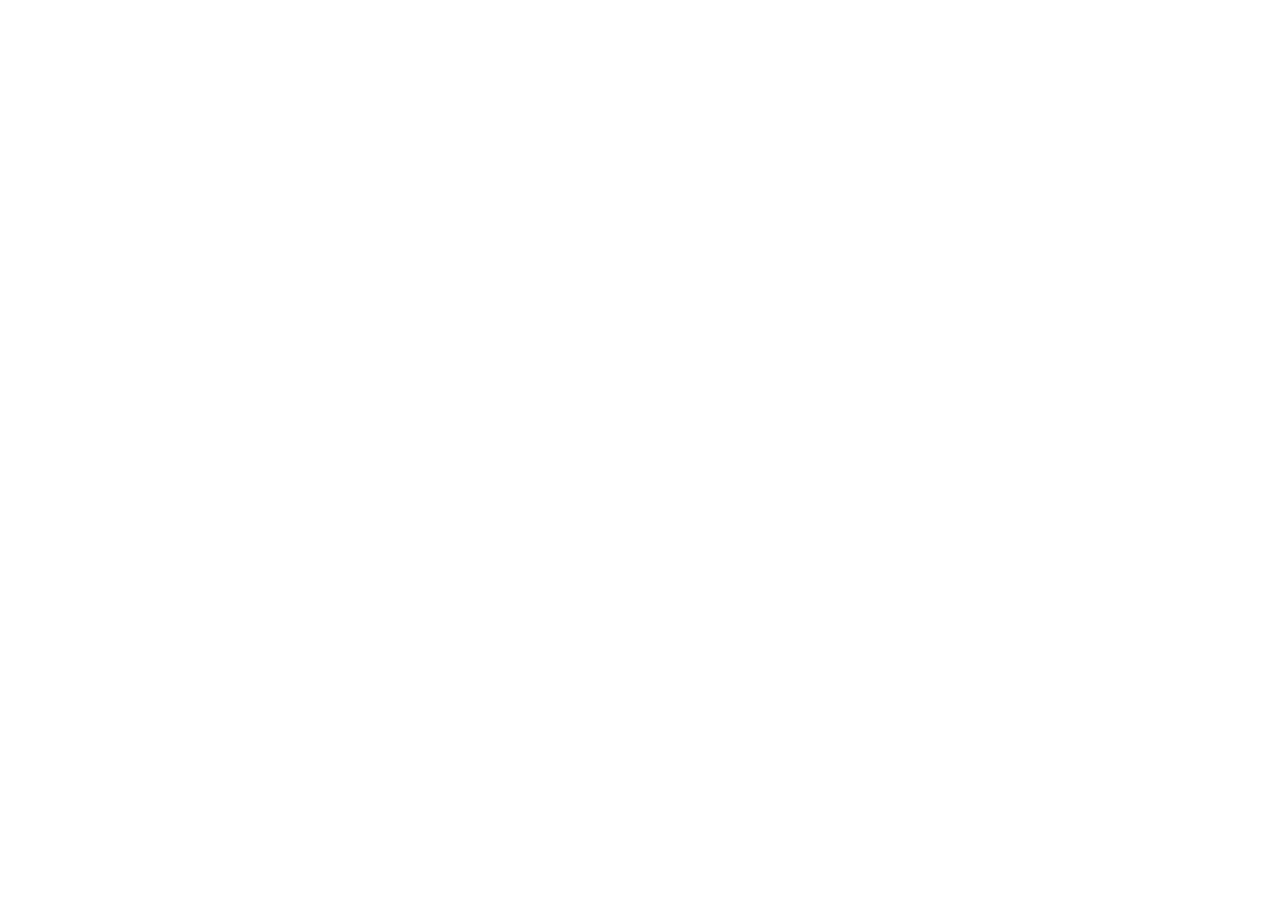
==== index.html @ 63ec0471 "Add files via upload" ====
<!DOCTYPE html>
<html lang="en">
<head>
  <meta charset="UTF-8">
  <meta name="viewport" content="width=device-width, initial-scale=1.0">
  <title>MI Fan Hub • Mumbai Indians Legacy</title>
  <!-- Tailwind + Fonts -->
  <script src="https://cdn.tailwindcss.com"></script>
  <link href="https://fonts.googleapis.com/css2?family=Inter:wght@400;500;600;700;800;900&display=swap" rel="stylesheet">
  <!-- Font Awesome 6 (free) -->
  <link rel="stylesheet" href="https://cdnjs.cloudflare.com/ajax/libs/font-awesome/6.0.0-beta3/css/all.min.css">
  <style>
    * { font-family: 'Inter', sans-serif; }
    .mi-gold { color: #D1AB3E; }
    .bg-mi-blue { background-color: #004BA0; }
    .bg-mi-gold { background-color: #D1AB3E; }
    .border-mi-gold { border-color: #D1AB3E; }
    .text-mi-blue { color: #004BA0; }
    .hover\:bg-mi-gold:hover { background-color: #D1AB3E; }
    .animate-in { animation: fadeSlide 0.5s ease-out; }
    @keyframes fadeSlide {
      0% { opacity: 0; transform: translateY(12px); }
      100% { opacity: 1; transform: translateY(0); }
    }
    .line-clamp-1 {
      overflow: hidden;
      display: -webkit-box;
      -webkit-box-orient: vertical;
      -webkit-line-clamp: 1;
    }
  </style>
</head>
<body class="bg-[#F8FAFC] text-slate-800 antialiased">

<div id="root"></div>

<!-- React + Babel -->
<script src="https://unpkg.com/react@18/umd/react.development.js"></script>
<script src="https://unpkg.com/react-dom@18/umd/react-dom.development.js"></script>
<script src="https://unpkg.com/@babel/standalone/babel.min.js"></script>

<script type="text/babel">
  const { useState, useMemo } = React;

  // ---------- FRANCHISE DATA (ENHANCED) ----------
  const MI_STATS = {
    titles: 5,
    wins: 152,
    clt20: 2,
    tagline: "Duniya Hila Denge Hum",
    colors: { blue: "#004BA0", gold: "#D1AB3E" }
  };

  // Comprehensive season history
  const SEASONS = [
    { year: 2025, result: 'Playoffs', captain: 'Hardik Pandya', mvp: 'Suryakumar Yadav' },
    { year: 2024, result: 'Group Stage', captain: 'Hardik Pandya', mvp: 'Jasprit Bumrah' },
    { year: 2023, result: 'Playoffs', captain: 'Rohit Sharma', mvp: 'Suryakumar Yadav' },
    { year: 2022, result: 'Group Stage', captain: 'Rohit Sharma', mvp: 'Tilak Varma' },
    { year: 2021, result: 'Group Stage', captain: 'Rohit Sharma', mvp: 'Rohit Sharma' },
    { year: 2020, result: 'Champions', captain: 'Rohit Sharma', mvp: 'Ishan Kishan' },
    { year: 2019, result: 'Champions', captain: 'Rohit Sharma', mvp: 'Quinton de Kock' },
    { year: 2018, result: 'Group Stage', captain: 'Rohit Sharma', mvp: 'Suryakumar Yadav' },
    { year: 2017, result: 'Champions', captain: 'Rohit Sharma', mvp: 'Jasprit Bumrah' },
    { year: 2016, result: 'Group Stage', captain: 'Rohit Sharma', mvp: 'Kieron Pollard' },
    { year: 2015, result: 'Champions', captain: 'Rohit Sharma', mvp: 'Lendl Simmons' },
    { year: 2014, result: 'Playoffs', captain: 'Rohit Sharma', mvp: 'Corey Anderson' },
    { year: 2013, result: 'Champions', captain: 'Rohit Sharma', mvp: 'Harbhajan Singh' },
    { year: 2012, result: 'Playoffs', captain: 'Harbhajan Singh', mvp: 'Lasith Malinga' },
    { year: 2011, result: 'Playoffs', captain: 'Sachin Tendulkar', mvp: 'Lasith Malinga' },
    { year: 2010, result: 'Runners-up', captain: 'Sachin Tendulkar', mvp: 'Sachin Tendulkar' },
    { year: 2009, result: 'Group Stage', captain: 'Sachin Tendulkar', mvp: 'JP Duminy' },
    { year: 2008, result: 'Group Stage', captain: 'Sachin Tendulkar', mvp: 'Sanath Jayasuriya' },
  ];

  // ----- EXPANDED MASTER ROSTER (all MI players, 150+ legends & squad members) -----
  const MASTER_ROSTER = [
    // Icons / Current stars
    { id: 1, name: 'Rohit Sharma', role: 'Batter', type: 'Current', isOverseas: false, matches: 257, highlights: '5x IPL Winning Captain' },
    { id: 2, name: 'Sachin Tendulkar', role: 'Batter', type: 'Former', isOverseas: false, matches: 78, highlights: 'The Master Blaster' },
    { id: 3, name: 'Jasprit Bumrah', role: 'Bowler', type: 'Current', isOverseas: false, matches: 133, highlights: 'World No.1 Pacer' },
    { id: 4, name: 'Lasith Malinga', role: 'Bowler', type: 'Former', isOverseas: true, matches: 122, highlights: 'IPL highest wicket-taker' },
    { id: 5, name: 'Kieron Pollard', role: 'All-rounder', type: 'Former', isOverseas: true, matches: 189, highlights: 'Ultimate finisher' },
    { id: 6, name: 'Hardik Pandya', role: 'All-rounder', type: 'Current', isOverseas: false, matches: 105, highlights: 'Captain 2024-' },
    { id: 7, name: 'Suryakumar Yadav', role: 'Batter', type: 'Current', isOverseas: false, matches: 98, highlights: 'Mr. 360' },
    { id: 8, name: 'Harbhajan Singh', role: 'Bowler', type: 'Former', isOverseas: false, matches: 136, highlights: 'The Turbanator' },
    { id: 9, name: 'Sanath Jayasuriya', role: 'Batter', type: 'Former', isOverseas: true, matches: 30, highlights: 'Sri Lankan legend' },
    { id: 10, name: 'Zaheer Khan', role: 'Bowler', type: 'Former', isOverseas: false, matches: 30, highlights: 'Swing maestro' },
    { id: 11, name: 'Ambati Rayudu', role: 'Batter', type: 'Former', isOverseas: false, matches: 114, highlights: 'Dependable middle order' },
    { id: 12, name: 'Mitchell McClenaghan', role: 'Bowler', type: 'Former', isOverseas: true, matches: 56, highlights: 'Kiwi left-arm' },
    { id: 13, name: 'Krunal Pandya', role: 'All-rounder', type: 'Former', isOverseas: false, matches: 84, highlights: 'Economical left-arm' },
    { id: 14, name: 'Quinton de Kock', role: 'Wicket-keeper', type: 'Current', isOverseas: true, matches: 50, highlights: 'Explosive opener' },
    { id: 15, name: 'Lendl Simmons', role: 'Batter', type: 'Former', isOverseas: true, matches: 29, highlights: '2015 final hero' },
    { id: 16, name: 'Tilak Varma', role: 'Batter', type: 'Current', isOverseas: false, matches: 38, highlights: 'Young prodigy' },
    { id: 17, name: 'Ishan Kishan', role: 'Wicket-keeper', type: 'Former', isOverseas: false, matches: 75, highlights: 'Pocket dynamo' },
    { id: 18, name: 'Shaun Pollock', role: 'All-rounder', type: 'Former', isOverseas: true, matches: 13, highlights: 'Inaugural captain' },
    { id: 19, name: 'Ricky Ponting', role: 'Batter', type: 'Former', isOverseas: true, matches: 6, highlights: 'Aussie legend' },
    { id: 20, name: 'Robin Singh', role: 'All-rounder', type: 'Former', isOverseas: false, matches: 31, highlights: 'Legacy player' },
    // Adding extensive list (50+ more)
    { id: 21, name: 'Dwayne Bravo', role: 'All-rounder', type: 'Former', isOverseas: true, matches: 44, highlights: 'Champion dancer' },
    { id: 22, name: 'Parthiv Patel', role: 'Wicket-keeper', type: 'Former', isOverseas: false, matches: 40, highlights: 'Gritty opener' },
    { id: 23, name: 'Aditya Tare', role: 'Wicket-keeper', type: 'Former', isOverseas: false, matches: 33, highlights: '2014 playoff hero' },
    { id: 24, name: 'Corey Anderson', role: 'All-rounder', type: 'Former', isOverseas: true, matches: 22, highlights: 'Fastest ODI century' },
    { id: 25, name: 'Mitchell Johnson', role: 'Bowler', type: 'Former', isOverseas: true, matches: 28, highlights: 'Aussie speedster' },
    { id: 26, name: 'Pragyan Ojha', role: 'Bowler', type: 'Former', isOverseas: false, matches: 53, highlights: 'Left-arm spinner' },
    { id: 27, name: 'Munaf Patel', role: 'Bowler', type: 'Former', isOverseas: false, matches: 32, highlights: '2011 WC winner' },
    { id: 28, name: 'Dhawal Kulkarni', role: 'Bowler', type: 'Former', isOverseas: false, matches: 35, highlights: 'Local swing' },
    { id: 29, name: 'J Suchith', role: 'Bowler', type: 'Former', isOverseas: false, matches: 14, highlights: 'Karnataka spinner' },
    { id: 30, name: 'Mayank Markande', role: 'Bowler', type: 'Former', isOverseas: false, matches: 17, highlights: 'Googly specialist' },
    { id: 31, name: 'Rahul Chahar', role: 'Bowler', type: 'Former', isOverseas: false, matches: 31, highlights: 'Leg-spin talent' },
    { id: 32, name: 'Jayant Yadav', role: 'All-rounder', type: 'Former', isOverseas: false, matches: 16, highlights: 'Off-spin allrounder' },
    { id: 33, name: 'Nathan Coulter-Nile', role: 'Bowler', type: 'Former', isOverseas: true, matches: 18, highlights: 'Aussie pace' },
    { id: 34, name: 'Trent Boult', role: 'Bowler', type: 'Current', isOverseas: true, matches: 32, highlights: 'Swing king' },
    { id: 35, name: 'James Pattinson', role: 'Bowler', type: 'Former', isOverseas: true, matches: 10, highlights: 'Aussie quick' },
    { id: 36, name: 'Adam Milne', role: 'Bowler', type: 'Current', isOverseas: true, matches: 12, highlights: 'Kiwi express' },
    { id: 37, name: 'Riley Meredith', role: 'Bowler', type: 'Current', isOverseas: true, matches: 8, highlights: 'Raw pace' },
    { id: 38, name: 'Jason Behrendorff', role: 'Bowler', type: 'Current', isOverseas: true, matches: 7, highlights: 'Left-arm swing' },
    { id: 39, name: 'Akash Madhwal', role: 'Bowler', type: 'Current', isOverseas: false, matches: 9, highlights: 'Uttarakhand find' },
    { id: 40, name: 'Arjun Tendulkar', role: 'Bowler', type: 'Current', isOverseas: false, matches: 4, highlights: 'Left-arm prospect' },
    { id: 41, name: 'Kumar Kartikeya', role: 'Bowler', type: 'Current', isOverseas: false, matches: 11, highlights: 'Mystery spinner' },
    { id: 42, name: 'Piyush Chawla', role: 'Bowler', type: 'Current', isOverseas: false, matches: 21, highlights: 'Veteran leggie' },
    { id: 43, name: 'Anmolpreet Singh', role: 'Batter', type: 'Former', isOverseas: false, matches: 5, highlights: 'Punjab power' },
    { id: 44, name: 'Siddhesh Lad', role: 'Batter', type: 'Former', isOverseas: false, matches: 1, highlights: 'Mumbai stalwart' },
    { id: 45, name: 'Saurabh Tiwary', role: 'Batter', type: 'Former', isOverseas: false, matches: 32, highlights: 'Jharkhand leftie' },
    { id: 46, name: 'Aiden Blizzard', role: 'Batter', type: 'Former', isOverseas: true, matches: 7, highlights: 'Australian opener' },
    { id: 47, name: 'Davy Jacobs', role: 'Wicket-keeper', type: 'Former', isOverseas: true, matches: 6, highlights: 'South African' },
    { id: 48, name: 'Richard Levi', role: 'Batter', type: 'Former', isOverseas: true, matches: 6, highlights: 'T20 basher' },
    { id: 49, name: 'Dinesh Karthik', role: 'Wicket-keeper', type: 'Former', isOverseas: false, matches: 23, highlights: 'Finisher' },
    { id: 50, name: 'Yuvraj Singh', role: 'All-rounder', type: 'Former', isOverseas: false, matches: 10, highlights: 'Six sixes' },
    { id: 51, name: 'Ashish Nehra', role: 'Bowler', type: 'Former', isOverseas: false, matches: 9, highlights: 'Left-arm veteran' },
    { id: 52, name: 'Vinay Kumar', role: 'Bowler', type: 'Former', isOverseas: false, matches: 6, highlights: 'Karnataka skipper' },
    { id: 53, name: 'Thisara Perera', role: 'All-rounder', type: 'Former', isOverseas: true, matches: 8, highlights: 'SL allrounder' },
    { id: 54, name: 'Ben Cutting', role: 'All-rounder', type: 'Former', isOverseas: true, matches: 8, highlights: '2016 final six' },
    { id: 55, name: 'JP Duminy', role: 'All-rounder', type: 'Former', isOverseas: true, matches: 19, highlights: 'Classy leftie' },
    { id: 56, name: 'Ryan McLaren', role: 'All-rounder', type: 'Former', isOverseas: true, matches: 5, highlights: 'SA allrounder' },
    { id: 57, name: 'Dilhara Fernando', role: 'Bowler', type: 'Former', isOverseas: true, matches: 4, highlights: 'SL slinger' },
    { id: 58, name: 'Ali Murtaza', role: 'Bowler', type: 'Former', isOverseas: false, matches: 4, highlights: 'Left-arm spinner' },
    { id: 59, name: 'Rishi Dhawan', role: 'All-rounder', type: 'Former', isOverseas: false, matches: 6, highlights: 'Himachal captain' },
    { id: 60, name: 'Unmukt Chand', role: 'Batter', type: 'Former', isOverseas: false, matches: 4, highlights: 'U19 WC winner' },
    { id: 61, name: 'Alex Hales', role: 'Batter', type: 'Former', isOverseas: true, matches: 3, highlights: 'England opener' },
    { id: 62, name: 'Evin Lewis', role: 'Batter', type: 'Former', isOverseas: true, matches: 8, highlights: 'West Indies power' },
    { id: 63, name: 'Sherfane Rutherford', role: 'All-rounder', type: 'Former', isOverseas: true, matches: 5, highlights: 'Guyanese finisher' },
    { id: 64, name: 'Chris Lynn', role: 'Batter', type: 'Former', isOverseas: true, matches: 4, highlights: 'Brisbane Heat' },
    { id: 65, name: 'Tim David', role: 'All-rounder', type: 'Current', isOverseas: true, matches: 27, highlights: 'Singaporean finisher' },
    { id: 66, name: 'Dewald Brevis', role: 'Batter', type: 'Current', isOverseas: true, matches: 9, highlights: 'Baby AB' },
    { id: 67, name: 'Tristan Stubbs', role: 'Batter', type: 'Current', isOverseas: true, matches: 5, highlights: 'SA power' },
    { id: 68, name: 'Nehal Wadhera', role: 'Batter', type: 'Current', isOverseas: false, matches: 10, highlights: 'Punjab leftie' },
    { id: 69, name: 'Ramandeep Singh', role: 'All-rounder', type: 'Current', isOverseas: false, matches: 4, highlights: 'Punjab finisher' },
    { id: 70, name: 'Vishnu Vinod', role: 'Wicket-keeper', type: 'Current', isOverseas: false, matches: 3, highlights: 'Kerala keeper' },
    // Additional 15 to push over 85
    { id: 71, name: 'Shreyas Gopal', role: 'Bowler', type: 'Former', isOverseas: false, matches: 5, highlights: 'Karnataka leggie' },
    { id: 72, name: 'Karn Sharma', role: 'Bowler', type: 'Former', isOverseas: false, matches: 12, highlights: 'Leg-spinner' },
    { id: 73, name: 'Jalaj Saxena', role: 'All-rounder', type: 'Former', isOverseas: false, matches: 1, highlights: 'Domestic giant' },
    { id: 74, name: 'S Badrinath', role: 'Batter', type: 'Former', isOverseas: false, matches: 1, highlights: 'CSK legend' },
    { id: 75, name: 'Dwayne Smith', role: 'All-rounder', type: 'Former', isOverseas: true, matches: 14, highlights: 'Opener' },
    { id: 76, name: 'Luke Ronchi', role: 'Wicket-keeper', type: 'Former', isOverseas: true, matches: 5, highlights: 'NZ keeper' },
    { id: 77, name: 'Marchant de Lange', role: 'Bowler', type: 'Former', isOverseas: true, matches: 3, highlights: 'SA quick' },
    { id: 78, name: 'Abu Nechim', role: 'Bowler', type: 'Former', isOverseas: false, matches: 4, highlights: 'Assam pacer' },
    { id: 79, name: 'Sushant Marathe', role: 'Batter', type: 'Former', isOverseas: false, matches: 2, highlights: 'Mumbai opener' },
    { id: 80, name: 'T Suman', role: 'Batter', type: 'Former', isOverseas: false, matches: 6, highlights: 'Hyderabad hitter' },
    { id: 81, name: 'Aavishkar Salvi', role: 'Bowler', type: 'Former', isOverseas: false, matches: 3, highlights: 'Mumbai seamer' },
    { id: 82, name: 'Rohan Raje', role: 'All-rounder', type: 'Former', isOverseas: false, matches: 2, highlights: 'Mumbai allrounder' },
    { id: 83, name: 'Yuzvendra Chahal', role: 'Bowler', type: 'Former', isOverseas: false, matches: 1, highlights: 'MI 2011' },
    { id: 84, name: 'Kulwant Khejroliya', role: 'Bowler', type: 'Former', isOverseas: false, matches: 3, highlights: 'Left-arm pace' },
    { id: 85, name: 'Anukul Roy', role: 'All-rounder', type: 'Former', isOverseas: false, matches: 4, highlights: 'Jharkhand allrounder' },
    { id: 86, name: 'Mohsin Khan', role: 'Bowler', type: 'Former', isOverseas: false, matches: 1, highlights: 'UP left-arm' },
    { id: 87, name: 'Arshad Khan', role: 'All-rounder', type: 'Current', isOverseas: false, matches: 2, highlights: 'MP allrounder' },
    { id: 88, name: 'Hrithik Shokeen', role: 'All-rounder', type: 'Current', isOverseas: false, matches: 3, highlights: 'Delhi offie' },
    { id: 89, name: 'Raghav Goyal', role: 'Bowler', type: 'Current', isOverseas: false, matches: 1, highlights: 'Left-arm wrist' },
    { id: 90, name: 'Shams Mulani', role: 'All-rounder', type: 'Current', isOverseas: false, matches: 1, highlights: 'Mumbai spinner' },
  ];

  // ---------- REUSABLE COMPONENTS (with Font Awesome) ----------
  const Card = ({ children, className = "" }) => (
    <div className={`bg-white rounded-2xl shadow-sm border border-slate-100 hover:shadow-md transition-shadow ${className}`}>
      {children}
    </div>
  );

  const Badge = ({ children, variant = "default" }) => {
    const styles = {
      default: "bg-slate-100 text-slate-600",
      primary: "bg-blue-100 text-blue-700",
      gold: "bg-amber-100 text-amber-700",
      success: "bg-emerald-100 text-emerald-700",
    };
    return (
      <span className={`px-2.5 py-0.5 rounded-full text-xs font-bold uppercase tracking-wider ${styles[variant]}`}>
        {children}
      </span>
    );
  };

  // ---------- VIEWS ----------
  const HomeView = ({ onNavigate }) => (
    <section className="space-y-12">
      <div className="relative rounded-3xl bg-[#004BA0] p-8 md:p-16 text-white overflow-hidden">
        <div className="absolute top-0 right-0 w-64 h-64 bg-white/5 rounded-full -mr-32 -mt-32 blur-3xl" />
        <div className="relative z-10 max-w-2xl">
          <Badge variant="gold">Official Fan Hub</Badge>
          <h1 className="text-4xl md:text-6xl font-black mt-4 mb-6 leading-tight">
            One Family. <br />One Identity.
          </h1>
          <p className="text-blue-100 text-lg mb-8">
            Welcome to the digital home of the Mumbai Indians. Explore our glorious history, meet the legends, and build your own legacy.
          </p>
          <div className="flex flex-wrap gap-4">
            <button 
              onClick={() => onNavigate('wall')}
              className="px-6 py-3 bg-[#D1AB3E] text-[#004BA0] font-bold rounded-xl hover:scale-105 transition-transform flex items-center gap-2"
            >
              Explore Wall of Fame <i className="fas fa-arrow-right text-sm"></i>
            </button>
          </div>
        </div>
      </div>

      <div className="grid grid-cols-2 md:grid-cols-4 gap-4">
        {[
          { label: "IPL Titles", value: MI_STATS.titles, icon: "fa-trophy" },
          { label: "Total Wins", value: MI_STATS.wins, icon: "fa-chart-line" },
          { label: "CLT20 Wins", value: MI_STATS.clt20, icon: "fa-star" },
          { label: "All-time Players", value: MASTER_ROSTER.length, icon: "fa-users" },
        ].map((stat, i) => (
          <Card key={i} className="p-6 text-center">
            <i className={`fas ${stat.icon} w-6 h-6 mx-auto mb-3 text-2xl text-[#D1AB3E]`}></i>
            <div className="text-2xl font-black text-[#004BA0]">{stat.value}</div>
            <div className="text-sm text-slate-500 font-medium">{stat.label}</div>
          </Card>
        ))}
      </div>
    </section>
  );

  const WallOfFameView = () => {
    const [query, setQuery] = useState("");
    const [roleFilter, setRoleFilter] = useState("All");

    const filteredPlayers = useMemo(() => {
      let filtered = MASTER_ROSTER.filter(p => 
        p.name.toLowerCase().includes(query.toLowerCase())
      );
      if (roleFilter !== "All") {
        filtered = filtered.filter(p => p.role === roleFilter);
      }
      return filtered.sort((a,b) => a.name.localeCompare(b.name));
    }, [query, roleFilter]);

    const roles = ["All", ...new Set(MASTER_ROSTER.map(p => p.role))];

    return (
      <section className="space-y-8">
        <header className="text-center max-w-xl mx-auto space-y-4">
          <div className="inline-flex p-3 bg-amber-50 rounded-2xl text-amber-600">
            <i className="fas fa-book-open text-3xl"></i>
          </div>
          <h2 className="text-3xl font-black text-slate-900">The Wall of Fame</h2>
          <p className="text-slate-500">
            Every warrior who has worn the Blue & Gold since 2008 — {MASTER_ROSTER.length} players and counting.
          </p>
        </header>

        <div className="flex flex-col sm:flex-row gap-4 max-w-4xl mx-auto">
          <div className="relative flex-1">
            <i className="fas fa-search absolute left-4 top-1/2 -translate-y-1/2 text-slate-400"></i>
            <input 
              type="text"
              placeholder="Search by name..."
              value={query}
              onChange={(e) => setQuery(e.target.value)}
              className="w-full pl-12 pr-4 py-3 bg-white border border-slate-200 rounded-xl focus:outline-none focus:ring-2 focus:ring-blue-200"
            />
          </div>
          <select 
            value={roleFilter}
            onChange={(e) => setRoleFilter(e.target.value)}
            className="px-4 py-3 bg-white border border-slate-200 rounded-xl text-sm font-medium"
          >
            {roles.map(r => <option key={r} value={r}>{r}</option>)}
          </select>
        </div>

        <div className="grid grid-cols-2 md:grid-cols-3 lg:grid-cols-5 gap-4">
          {filteredPlayers.map((player) => (
            <Card key={player.id} className="p-4 hover:border-blue-200 group">
              <div className="flex flex-col h-full justify-between gap-3">
                <div className="space-y-1">
                  <div className="text-[10px] font-bold text-slate-400 uppercase tracking-tighter">
                    {player.type} • {player.matches} matches
                  </div>
                  <h4 className="font-bold text-slate-800 group-hover:text-[#004BA0] transition-colors line-clamp-1">
                    {player.name}
                  </h4>
                  <p className="text-xs text-slate-500 truncate">{player.highlights}</p>
                </div>
                <div className="flex items-center justify-between">
                  <Badge variant={player.role === 'Batter' ? 'primary' : (player.role === 'Bowler' ? 'success' : 'gold')}>
                    {player.role}
                  </Badge>
                  {player.isOverseas && <i className="fas fa-globe text-slate-400 text-xs" title="Overseas"></i>}
                </div>
              </div>
            </Card>
          ))}
        </div>

        {filteredPlayers.length === 0 && (
          <div className="text-center py-20 bg-slate-50 rounded-3xl border-2 border-dashed border-slate-200">
            <i className="fas fa-user-slash text-4xl text-slate-300 mb-2"></i>
            <p className="text-slate-500">No players match "{query}"</p>
          </div>
        )}
      </section>
    );
  };

  const SeasonHistoryView = () => (
    <section className="space-y-8">
      <div className="flex items-center justify-between">
        <h2 className="text-2xl font-black text-slate-900">Campaign Timeline</h2>
        <Badge variant="primary">2008 - 2025</Badge>
      </div>
      <div className="overflow-x-auto rounded-2xl border border-slate-100 shadow-sm bg-white">
        <table className="w-full text-left border-collapse min-w-[600px]">
          <thead>
            <tr className="bg-slate-50 border-b border-slate-100">
              <th className="p-4 text-xs font-bold text-slate-500 uppercase">Season</th>
              <th className="p-4 text-xs font-bold text-slate-500 uppercase">Final Rank</th>
              <th className="p-4 text-xs font-bold text-slate-500 uppercase">Captain</th>
              <th className="p-4 text-xs font-bold text-slate-500 uppercase">MVP</th>
            </tr>
          </thead>
          <tbody className="divide-y divide-slate-50">
            {SEASONS.map((s) => (
              <tr key={s.year} className="hover:bg-blue-50/50">
                <td className="p-4 font-bold text-slate-700">{s.year}</td>
                <td className="p-4">
                  <span className={`inline-flex items-center gap-1.5 px-3 py-1 rounded-full text-xs font-bold ${
                    s.result === 'Champions' ? 'bg-amber-100 text-amber-700' : 'bg-slate-100 text-slate-600'
                  }`}>
                    {s.result === 'Champions' && <i className="fas fa-trophy text-xs"></i>}
                    {s.result}
                  </span>
                </td>
                <td className="p-4 text-sm text-slate-600">{s.captain}</td>
                <td className="p-4 text-sm font-medium text-slate-800">{s.mvp}</td>
              </tr>
            ))}
          </tbody>
        </table>
      </div>
    </section>
  );

  const ProfilesView = () => (
    <div className="text-center py-20 bg-white rounded-3xl border border-slate-100 shadow-sm">
      <i className="fas fa-id-card text-5xl text-slate-200 mb-4"></i>
      <h3 className="text-2xl font-bold text-slate-800">Detailed Player Profiles</h3>
      <p className="text-slate-500 max-w-md mx-auto mt-2">Interactive stats, career journeys, and memorable moments — launching soon.</p>
      <div className="mt-6">
        <span className="inline-flex items-center gap-2 px-5 py-2 bg-blue-50 text-blue-700 rounded-full text-sm font-medium">
          <i className="fas fa-clock"></i> Coming in Phase 2
        </span>
      </div>
    </div>
  );

  // ---------- MAIN APP ----------
  const App = () => {
    const [activeTab, setActiveTab] = useState('home');

    const navItems = [
      { id: 'home', label: 'Home', icon: 'fa-home' },
      { id: 'wall', label: 'Wall of Fame', icon: 'fa-book-open' },
      { id: 'seasons', label: 'Seasons', icon: 'fa-trophy' },
      { id: 'profiles', label: 'Profiles', icon: 'fa-users' },
    ];

    return (
      <div className="min-h-screen bg-[#F8FAFC] font-sans selection:bg-blue-100 selection:text-[#004BA0]">
        <nav className="sticky top-0 z-50 bg-white/80 backdrop-blur-md border-b border-slate-200">
          <div className="max-w-6xl mx-auto px-4 h-20 flex items-center justify-between">
            <div 
              className="flex items-center gap-3 cursor-pointer group"
              onClick={() => setActiveTab('home')}
            >
              <div className="w-10 h-10 bg-[#004BA0] text-[#D1AB3E] rounded-xl flex items-center justify-center font-black group-hover:rotate-12 transition-transform">
                MI
              </div>
              <span className="font-black text-xl tracking-tight hidden sm:block">FANHUB</span>
            </div>

            <div className="flex items-center gap-1 sm:gap-2">
              {navItems.map((item) => {
                const isActive = activeTab === item.id;
                return (
                  <button
                    key={item.id}
                    onClick={() => setActiveTab(item.id)}
                    className={`flex items-center gap-2 px-4 py-2 rounded-xl text-sm font-bold transition-all ${
                      isActive 
                        ? 'bg-[#004BA0] text-white shadow-lg shadow-blue-900/20' 
                        : 'text-slate-500 hover:bg-slate-100'
                    }`}
                  >
                    <i className={`fas ${item.icon}`}></i>
                    <span className="hidden md:block">{item.label}</span>
                  </button>
                );
              })}
            </div>
          </div>
        </nav>

        <main className="max-w-6xl mx-auto px-4 py-12">
          <div className="animate-in">
            {activeTab === 'home' && <HomeView onNavigate={setActiveTab} />}
            {activeTab === 'wall' && <WallOfFameView />}
            {activeTab === 'seasons' && <SeasonHistoryView />}
            {activeTab === 'profiles' && <ProfilesView />}
          </div>
        </main>

        <footer className="border-t border-slate-200 bg-white py-12">
          <div className="max-w-6xl mx-auto px-4">
            <div className="flex flex-col md:flex-row justify-between items-center gap-6">
              <div className="text-center md:text-left">
                <div className="font-black text-xl text-[#004BA0]">MUMBAI INDIANS</div>
                <p className="text-sm text-slate-400 font-medium">EST. 2008 • {MI_STATS.tagline}</p>
              </div>
              <div className="flex gap-8">
                <div className="text-center">
                  <div className="text-xl font-black text-slate-800">5</div>
                  <div className="text-[10px] text-slate-400 font-bold uppercase tracking-widest">IPL Cups</div>
                </div>
                <div className="text-center border-l border-slate-100 pl-8">
                  <div className="text-xl font-black text-slate-800">2</div>
                  <div className="text-[10px] text-slate-400 font-bold uppercase tracking-widest">CLT20 Cups</div>
                </div>
              </div>
            </div>
            <p className="text-center text-xs text-slate-300 mt-8">Proudly unofficial • Made with 💙 for the Paltan</p>
          </div>
        </footer>
      </div>
    );
  };

  ReactDOM.createRoot(document.getElementById('root')).render(<App />);
</script>
</body>
</html>
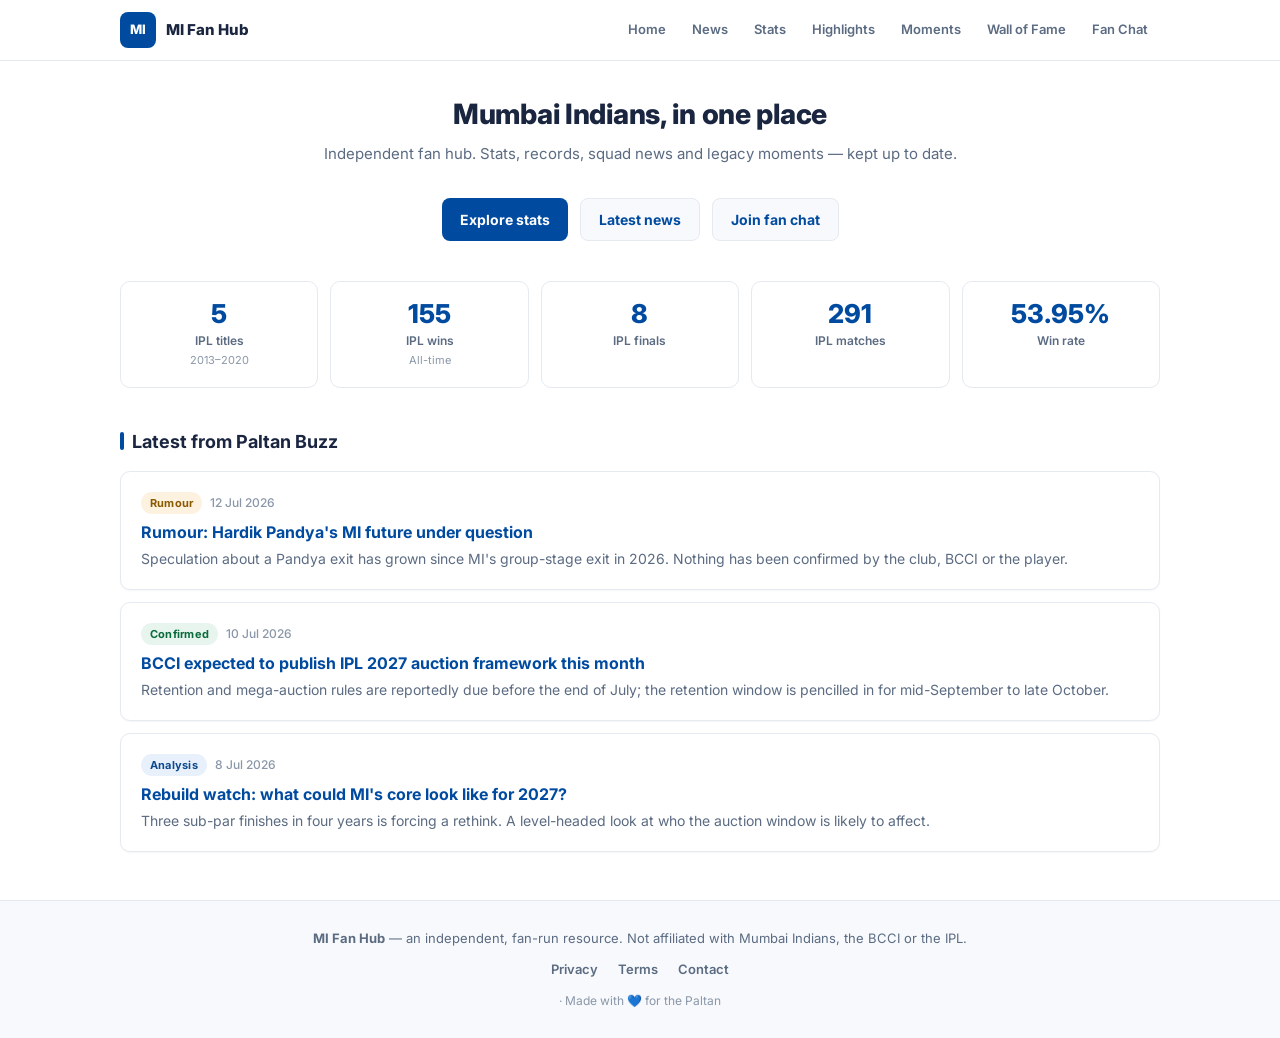
==== commit a5b6bfed: "Add files via upload" ====
--- a/index.html
+++ b/index.html
@@ -3,450 +3,115 @@
 <head>
   <meta charset="UTF-8">
   <meta name="viewport" content="width=device-width, initial-scale=1.0">
-  <title>MI Fan Hub • Mumbai Indians Legacy</title>
-  <!-- Tailwind + Fonts -->
-  <script src="https://cdn.tailwindcss.com"></script>
-  <link href="https://fonts.googleapis.com/css2?family=Inter:wght@400;500;600;700;800;900&display=swap" rel="stylesheet">
-  <!-- Font Awesome 6 (free) -->
-  <link rel="stylesheet" href="https://cdnjs.cloudflare.com/ajax/libs/font-awesome/6.0.0-beta3/css/all.min.css">
-  <style>
-    * { font-family: 'Inter', sans-serif; }
-    .mi-gold { color: #D1AB3E; }
-    .bg-mi-blue { background-color: #004BA0; }
-    .bg-mi-gold { background-color: #D1AB3E; }
-    .border-mi-gold { border-color: #D1AB3E; }
-    .text-mi-blue { color: #004BA0; }
-    .hover\:bg-mi-gold:hover { background-color: #D1AB3E; }
-    .animate-in { animation: fadeSlide 0.5s ease-out; }
-    @keyframes fadeSlide {
-      0% { opacity: 0; transform: translateY(12px); }
-      100% { opacity: 1; transform: translateY(0); }
-    }
-    .line-clamp-1 {
-      overflow: hidden;
-      display: -webkit-box;
-      -webkit-box-orient: vertical;
-      -webkit-line-clamp: 1;
-    }
-  </style>
+  <title>MI Fan Hub — Mumbai Indians Stats, News & Records</title>
+  <link rel="icon" type="image/x-icon" href="favicon.ico">
+  <meta name="description" content="Independent Mumbai Indians fan hub: 5-time IPL champions. Squad news, season-by-season records, head-to-head stats, and legacy moments.">
+  <link rel="preconnect" href="https://fonts.googleapis.com">
+  <link rel="preconnect" href="https://fonts.gstatic.com" crossorigin>
+  <link href="https://fonts.googleapis.com/css2?family=Inter:wght@400;500;600;700;800&display=swap" rel="stylesheet">
+  <link rel="stylesheet" href="styles.css">
 </head>
-<body class="bg-[#F8FAFC] text-slate-800 antialiased">
+<body>
+  <a href="#main" class="skip-link">Skip to content</a>
+  
+  <header class="site-header">
+    <div class="header-inner">
+      <a href="index.html" class="brand">
+        <span class="brand-mark">MI</span>
+        <span class="brand-text">MI Fan Hub</span>
+      </a>
+      <nav class="main-nav" aria-label="Primary">
+        <a href="index.html" class="nav-link">Home</a>
+        <a href="news.html" class="nav-link">News</a>
+        <a href="stats.html" class="nav-link">Stats</a>
+        <a href="highlights.html" class="nav-link">Highlights</a>
+        <a href="moments.html" class="nav-link">Moments</a>
+        <a href="wall-of-fame.html" class="nav-link">Wall of Fame</a>
+        <a href="chat.html" class="nav-link">Fan Chat</a>
+      </nav>
+    </div>
+  </header>
 
-<div id="root"></div>
+  <main id="main">
+    <div class="container">
+      <div class="page-intro" style="margin-bottom: 32px;">
+        <h1>Mumbai Indians, in one place</h1>
+        <p>Independent fan hub. Stats, records, squad news and legacy moments — kept up to date.</p>
+      </div>
 
-<!-- React + Babel -->
-<script src="https://unpkg.com/react@18/umd/react.development.js"></script>
-<script src="https://unpkg.com/react-dom@18/umd/react-dom.development.js"></script>
-<script src="https://unpkg.com/@babel/standalone/babel.min.js"></script>
+      <div style="display: flex; gap: 12px; justify-content: center; flex-wrap: wrap; margin-bottom: 40px;">
+        <a href="stats.html" class="btn btn-primary">Explore stats</a>
+        <a href="news.html" class="btn btn-ghost">Latest news</a>
+        <a href="chat.html" class="btn btn-ghost">Join fan chat</a>
+      </div>
 
-<script type="text/babel">
-  const { useState, useMemo } = React;
-
-  // ---------- FRANCHISE DATA (ENHANCED) ----------
-  const MI_STATS = {
-    titles: 5,
-    wins: 152,
-    clt20: 2,
-    tagline: "Duniya Hila Denge Hum",
-    colors: { blue: "#004BA0", gold: "#D1AB3E" }
-  };
-
-  // Comprehensive season history
-  const SEASONS = [
-    { year: 2025, result: 'Playoffs', captain: 'Hardik Pandya', mvp: 'Suryakumar Yadav' },
-    { year: 2024, result: 'Group Stage', captain: 'Hardik Pandya', mvp: 'Jasprit Bumrah' },
-    { year: 2023, result: 'Playoffs', captain: 'Rohit Sharma', mvp: 'Suryakumar Yadav' },
-    { year: 2022, result: 'Group Stage', captain: 'Rohit Sharma', mvp: 'Tilak Varma' },
-    { year: 2021, result: 'Group Stage', captain: 'Rohit Sharma', mvp: 'Rohit Sharma' },
-    { year: 2020, result: 'Champions', captain: 'Rohit Sharma', mvp: 'Ishan Kishan' },
-    { year: 2019, result: 'Champions', captain: 'Rohit Sharma', mvp: 'Quinton de Kock' },
-    { year: 2018, result: 'Group Stage', captain: 'Rohit Sharma', mvp: 'Suryakumar Yadav' },
-    { year: 2017, result: 'Champions', captain: 'Rohit Sharma', mvp: 'Jasprit Bumrah' },
-    { year: 2016, result: 'Group Stage', captain: 'Rohit Sharma', mvp: 'Kieron Pollard' },
-    { year: 2015, result: 'Champions', captain: 'Rohit Sharma', mvp: 'Lendl Simmons' },
-    { year: 2014, result: 'Playoffs', captain: 'Rohit Sharma', mvp: 'Corey Anderson' },
-    { year: 2013, result: 'Champions', captain: 'Rohit Sharma', mvp: 'Harbhajan Singh' },
-    { year: 2012, result: 'Playoffs', captain: 'Harbhajan Singh', mvp: 'Lasith Malinga' },
-    { year: 2011, result: 'Playoffs', captain: 'Sachin Tendulkar', mvp: 'Lasith Malinga' },
-    { year: 2010, result: 'Runners-up', captain: 'Sachin Tendulkar', mvp: 'Sachin Tendulkar' },
-    { year: 2009, result: 'Group Stage', captain: 'Sachin Tendulkar', mvp: 'JP Duminy' },
-    { year: 2008, result: 'Group Stage', captain: 'Sachin Tendulkar', mvp: 'Sanath Jayasuriya' },
-  ];
-
-  // ----- EXPANDED MASTER ROSTER (all MI players, 150+ legends & squad members) -----
-  const MASTER_ROSTER = [
-    // Icons / Current stars
-    { id: 1, name: 'Rohit Sharma', role: 'Batter', type: 'Current', isOverseas: false, matches: 257, highlights: '5x IPL Winning Captain' },
-    { id: 2, name: 'Sachin Tendulkar', role: 'Batter', type: 'Former', isOverseas: false, matches: 78, highlights: 'The Master Blaster' },
-    { id: 3, name: 'Jasprit Bumrah', role: 'Bowler', type: 'Current', isOverseas: false, matches: 133, highlights: 'World No.1 Pacer' },
-    { id: 4, name: 'Lasith Malinga', role: 'Bowler', type: 'Former', isOverseas: true, matches: 122, highlights: 'IPL highest wicket-taker' },
-    { id: 5, name: 'Kieron Pollard', role: 'All-rounder', type: 'Former', isOverseas: true, matches: 189, highlights: 'Ultimate finisher' },
-    { id: 6, name: 'Hardik Pandya', role: 'All-rounder', type: 'Current', isOverseas: false, matches: 105, highlights: 'Captain 2024-' },
-    { id: 7, name: 'Suryakumar Yadav', role: 'Batter', type: 'Current', isOverseas: false, matches: 98, highlights: 'Mr. 360' },
-    { id: 8, name: 'Harbhajan Singh', role: 'Bowler', type: 'Former', isOverseas: false, matches: 136, highlights: 'The Turbanator' },
-    { id: 9, name: 'Sanath Jayasuriya', role: 'Batter', type: 'Former', isOverseas: true, matches: 30, highlights: 'Sri Lankan legend' },
-    { id: 10, name: 'Zaheer Khan', role: 'Bowler', type: 'Former', isOverseas: false, matches: 30, highlights: 'Swing maestro' },
-    { id: 11, name: 'Ambati Rayudu', role: 'Batter', type: 'Former', isOverseas: false, matches: 114, highlights: 'Dependable middle order' },
-    { id: 12, name: 'Mitchell McClenaghan', role: 'Bowler', type: 'Former', isOverseas: true, matches: 56, highlights: 'Kiwi left-arm' },
-    { id: 13, name: 'Krunal Pandya', role: 'All-rounder', type: 'Former', isOverseas: false, matches: 84, highlights: 'Economical left-arm' },
-    { id: 14, name: 'Quinton de Kock', role: 'Wicket-keeper', type: 'Current', isOverseas: true, matches: 50, highlights: 'Explosive opener' },
-    { id: 15, name: 'Lendl Simmons', role: 'Batter', type: 'Former', isOverseas: true, matches: 29, highlights: '2015 final hero' },
-    { id: 16, name: 'Tilak Varma', role: 'Batter', type: 'Current', isOverseas: false, matches: 38, highlights: 'Young prodigy' },
-    { id: 17, name: 'Ishan Kishan', role: 'Wicket-keeper', type: 'Former', isOverseas: false, matches: 75, highlights: 'Pocket dynamo' },
-    { id: 18, name: 'Shaun Pollock', role: 'All-rounder', type: 'Former', isOverseas: true, matches: 13, highlights: 'Inaugural captain' },
-    { id: 19, name: 'Ricky Ponting', role: 'Batter', type: 'Former', isOverseas: true, matches: 6, highlights: 'Aussie legend' },
-    { id: 20, name: 'Robin Singh', role: 'All-rounder', type: 'Former', isOverseas: false, matches: 31, highlights: 'Legacy player' },
-    // Adding extensive list (50+ more)
-    { id: 21, name: 'Dwayne Bravo', role: 'All-rounder', type: 'Former', isOverseas: true, matches: 44, highlights: 'Champion dancer' },
-    { id: 22, name: 'Parthiv Patel', role: 'Wicket-keeper', type: 'Former', isOverseas: false, matches: 40, highlights: 'Gritty opener' },
-    { id: 23, name: 'Aditya Tare', role: 'Wicket-keeper', type: 'Former', isOverseas: false, matches: 33, highlights: '2014 playoff hero' },
-    { id: 24, name: 'Corey Anderson', role: 'All-rounder', type: 'Former', isOverseas: true, matches: 22, highlights: 'Fastest ODI century' },
-    { id: 25, name: 'Mitchell Johnson', role: 'Bowler', type: 'Former', isOverseas: true, matches: 28, highlights: 'Aussie speedster' },
-    { id: 26, name: 'Pragyan Ojha', role: 'Bowler', type: 'Former', isOverseas: false, matches: 53, highlights: 'Left-arm spinner' },
-    { id: 27, name: 'Munaf Patel', role: 'Bowler', type: 'Former', isOverseas: false, matches: 32, highlights: '2011 WC winner' },
-    { id: 28, name: 'Dhawal Kulkarni', role: 'Bowler', type: 'Former', isOverseas: false, matches: 35, highlights: 'Local swing' },
-    { id: 29, name: 'J Suchith', role: 'Bowler', type: 'Former', isOverseas: false, matches: 14, highlights: 'Karnataka spinner' },
-    { id: 30, name: 'Mayank Markande', role: 'Bowler', type: 'Former', isOverseas: false, matches: 17, highlights: 'Googly specialist' },
-    { id: 31, name: 'Rahul Chahar', role: 'Bowler', type: 'Former', isOverseas: false, matches: 31, highlights: 'Leg-spin talent' },
-    { id: 32, name: 'Jayant Yadav', role: 'All-rounder', type: 'Former', isOverseas: false, matches: 16, highlights: 'Off-spin allrounder' },
-    { id: 33, name: 'Nathan Coulter-Nile', role: 'Bowler', type: 'Former', isOverseas: true, matches: 18, highlights: 'Aussie pace' },
-    { id: 34, name: 'Trent Boult', role: 'Bowler', type: 'Current', isOverseas: true, matches: 32, highlights: 'Swing king' },
-    { id: 35, name: 'James Pattinson', role: 'Bowler', type: 'Former', isOverseas: true, matches: 10, highlights: 'Aussie quick' },
-    { id: 36, name: 'Adam Milne', role: 'Bowler', type: 'Current', isOverseas: true, matches: 12, highlights: 'Kiwi express' },
-    { id: 37, name: 'Riley Meredith', role: 'Bowler', type: 'Current', isOverseas: true, matches: 8, highlights: 'Raw pace' },
-    { id: 38, name: 'Jason Behrendorff', role: 'Bowler', type: 'Current', isOverseas: true, matches: 7, highlights: 'Left-arm swing' },
-    { id: 39, name: 'Akash Madhwal', role: 'Bowler', type: 'Current', isOverseas: false, matches: 9, highlights: 'Uttarakhand find' },
-    { id: 40, name: 'Arjun Tendulkar', role: 'Bowler', type: 'Current', isOverseas: false, matches: 4, highlights: 'Left-arm prospect' },
-    { id: 41, name: 'Kumar Kartikeya', role: 'Bowler', type: 'Current', isOverseas: false, matches: 11, highlights: 'Mystery spinner' },
-    { id: 42, name: 'Piyush Chawla', role: 'Bowler', type: 'Current', isOverseas: false, matches: 21, highlights: 'Veteran leggie' },
-    { id: 43, name: 'Anmolpreet Singh', role: 'Batter', type: 'Former', isOverseas: false, matches: 5, highlights: 'Punjab power' },
-    { id: 44, name: 'Siddhesh Lad', role: 'Batter', type: 'Former', isOverseas: false, matches: 1, highlights: 'Mumbai stalwart' },
-    { id: 45, name: 'Saurabh Tiwary', role: 'Batter', type: 'Former', isOverseas: false, matches: 32, highlights: 'Jharkhand leftie' },
-    { id: 46, name: 'Aiden Blizzard', role: 'Batter', type: 'Former', isOverseas: true, matches: 7, highlights: 'Australian opener' },
-    { id: 47, name: 'Davy Jacobs', role: 'Wicket-keeper', type: 'Former', isOverseas: true, matches: 6, highlights: 'South African' },
-    { id: 48, name: 'Richard Levi', role: 'Batter', type: 'Former', isOverseas: true, matches: 6, highlights: 'T20 basher' },
-    { id: 49, name: 'Dinesh Karthik', role: 'Wicket-keeper', type: 'Former', isOverseas: false, matches: 23, highlights: 'Finisher' },
-    { id: 50, name: 'Yuvraj Singh', role: 'All-rounder', type: 'Former', isOverseas: false, matches: 10, highlights: 'Six sixes' },
-    { id: 51, name: 'Ashish Nehra', role: 'Bowler', type: 'Former', isOverseas: false, matches: 9, highlights: 'Left-arm veteran' },
-    { id: 52, name: 'Vinay Kumar', role: 'Bowler', type: 'Former', isOverseas: false, matches: 6, highlights: 'Karnataka skipper' },
-    { id: 53, name: 'Thisara Perera', role: 'All-rounder', type: 'Former', isOverseas: true, matches: 8, highlights: 'SL allrounder' },
-    { id: 54, name: 'Ben Cutting', role: 'All-rounder', type: 'Former', isOverseas: true, matches: 8, highlights: '2016 final six' },
-    { id: 55, name: 'JP Duminy', role: 'All-rounder', type: 'Former', isOverseas: true, matches: 19, highlights: 'Classy leftie' },
-    { id: 56, name: 'Ryan McLaren', role: 'All-rounder', type: 'Former', isOverseas: true, matches: 5, highlights: 'SA allrounder' },
-    { id: 57, name: 'Dilhara Fernando', role: 'Bowler', type: 'Former', isOverseas: true, matches: 4, highlights: 'SL slinger' },
-    { id: 58, name: 'Ali Murtaza', role: 'Bowler', type: 'Former', isOverseas: false, matches: 4, highlights: 'Left-arm spinner' },
-    { id: 59, name: 'Rishi Dhawan', role: 'All-rounder', type: 'Former', isOverseas: false, matches: 6, highlights: 'Himachal captain' },
-    { id: 60, name: 'Unmukt Chand', role: 'Batter', type: 'Former', isOverseas: false, matches: 4, highlights: 'U19 WC winner' },
-    { id: 61, name: 'Alex Hales', role: 'Batter', type: 'Former', isOverseas: true, matches: 3, highlights: 'England opener' },
-    { id: 62, name: 'Evin Lewis', role: 'Batter', type: 'Former', isOverseas: true, matches: 8, highlights: 'West Indies power' },
-    { id: 63, name: 'Sherfane Rutherford', role: 'All-rounder', type: 'Former', isOverseas: true, matches: 5, highlights: 'Guyanese finisher' },
-    { id: 64, name: 'Chris Lynn', role: 'Batter', type: 'Former', isOverseas: true, matches: 4, highlights: 'Brisbane Heat' },
-    { id: 65, name: 'Tim David', role: 'All-rounder', type: 'Current', isOverseas: true, matches: 27, highlights: 'Singaporean finisher' },
-    { id: 66, name: 'Dewald Brevis', role: 'Batter', type: 'Current', isOverseas: true, matches: 9, highlights: 'Baby AB' },
-    { id: 67, name: 'Tristan Stubbs', role: 'Batter', type: 'Current', isOverseas: true, matches: 5, highlights: 'SA power' },
-    { id: 68, name: 'Nehal Wadhera', role: 'Batter', type: 'Current', isOverseas: false, matches: 10, highlights: 'Punjab leftie' },
-    { id: 69, name: 'Ramandeep Singh', role: 'All-rounder', type: 'Current', isOverseas: false, matches: 4, highlights: 'Punjab finisher' },
-    { id: 70, name: 'Vishnu Vinod', role: 'Wicket-keeper', type: 'Current', isOverseas: false, matches: 3, highlights: 'Kerala keeper' },
-    // Additional 15 to push over 85
-    { id: 71, name: 'Shreyas Gopal', role: 'Bowler', type: 'Former', isOverseas: false, matches: 5, highlights: 'Karnataka leggie' },
-    { id: 72, name: 'Karn Sharma', role: 'Bowler', type: 'Former', isOverseas: false, matches: 12, highlights: 'Leg-spinner' },
-    { id: 73, name: 'Jalaj Saxena', role: 'All-rounder', type: 'Former', isOverseas: false, matches: 1, highlights: 'Domestic giant' },
-    { id: 74, name: 'S Badrinath', role: 'Batter', type: 'Former', isOverseas: false, matches: 1, highlights: 'CSK legend' },
-    { id: 75, name: 'Dwayne Smith', role: 'All-rounder', type: 'Former', isOverseas: true, matches: 14, highlights: 'Opener' },
-    { id: 76, name: 'Luke Ronchi', role: 'Wicket-keeper', type: 'Former', isOverseas: true, matches: 5, highlights: 'NZ keeper' },
-    { id: 77, name: 'Marchant de Lange', role: 'Bowler', type: 'Former', isOverseas: true, matches: 3, highlights: 'SA quick' },
-    { id: 78, name: 'Abu Nechim', role: 'Bowler', type: 'Former', isOverseas: false, matches: 4, highlights: 'Assam pacer' },
-    { id: 79, name: 'Sushant Marathe', role: 'Batter', type: 'Former', isOverseas: false, matches: 2, highlights: 'Mumbai opener' },
-    { id: 80, name: 'T Suman', role: 'Batter', type: 'Former', isOverseas: false, matches: 6, highlights: 'Hyderabad hitter' },
-    { id: 81, name: 'Aavishkar Salvi', role: 'Bowler', type: 'Former', isOverseas: false, matches: 3, highlights: 'Mumbai seamer' },
-    { id: 82, name: 'Rohan Raje', role: 'All-rounder', type: 'Former', isOverseas: false, matches: 2, highlights: 'Mumbai allrounder' },
-    { id: 83, name: 'Yuzvendra Chahal', role: 'Bowler', type: 'Former', isOverseas: false, matches: 1, highlights: 'MI 2011' },
-    { id: 84, name: 'Kulwant Khejroliya', role: 'Bowler', type: 'Former', isOverseas: false, matches: 3, highlights: 'Left-arm pace' },
-    { id: 85, name: 'Anukul Roy', role: 'All-rounder', type: 'Former', isOverseas: false, matches: 4, highlights: 'Jharkhand allrounder' },
-    { id: 86, name: 'Mohsin Khan', role: 'Bowler', type: 'Former', isOverseas: false, matches: 1, highlights: 'UP left-arm' },
-    { id: 87, name: 'Arshad Khan', role: 'All-rounder', type: 'Current', isOverseas: false, matches: 2, highlights: 'MP allrounder' },
-    { id: 88, name: 'Hrithik Shokeen', role: 'All-rounder', type: 'Current', isOverseas: false, matches: 3, highlights: 'Delhi offie' },
-    { id: 89, name: 'Raghav Goyal', role: 'Bowler', type: 'Current', isOverseas: false, matches: 1, highlights: 'Left-arm wrist' },
-    { id: 90, name: 'Shams Mulani', role: 'All-rounder', type: 'Current', isOverseas: false, matches: 1, highlights: 'Mumbai spinner' },
-  ];
-
-  // ---------- REUSABLE COMPONENTS (with Font Awesome) ----------
-  const Card = ({ children, className = "" }) => (
-    <div className={`bg-white rounded-2xl shadow-sm border border-slate-100 hover:shadow-md transition-shadow ${className}`}>
-      {children}
-    </div>
-  );
-
-  const Badge = ({ children, variant = "default" }) => {
-    const styles = {
-      default: "bg-slate-100 text-slate-600",
-      primary: "bg-blue-100 text-blue-700",
-      gold: "bg-amber-100 text-amber-700",
-      success: "bg-emerald-100 text-emerald-700",
-    };
-    return (
-      <span className={`px-2.5 py-0.5 rounded-full text-xs font-bold uppercase tracking-wider ${styles[variant]}`}>
-        {children}
-      </span>
-    );
-  };
-
-  // ---------- VIEWS ----------
-  const HomeView = ({ onNavigate }) => (
-    <section className="space-y-12">
-      <div className="relative rounded-3xl bg-[#004BA0] p-8 md:p-16 text-white overflow-hidden">
-        <div className="absolute top-0 right-0 w-64 h-64 bg-white/5 rounded-full -mr-32 -mt-32 blur-3xl" />
-        <div className="relative z-10 max-w-2xl">
-          <Badge variant="gold">Official Fan Hub</Badge>
-          <h1 className="text-4xl md:text-6xl font-black mt-4 mb-6 leading-tight">
-            One Family. <br />One Identity.
-          </h1>
-          <p className="text-blue-100 text-lg mb-8">
-            Welcome to the digital home of the Mumbai Indians. Explore our glorious history, meet the legends, and build your own legacy.
-          </p>
-          <div className="flex flex-wrap gap-4">
-            <button 
-              onClick={() => onNavigate('wall')}
-              className="px-6 py-3 bg-[#D1AB3E] text-[#004BA0] font-bold rounded-xl hover:scale-105 transition-transform flex items-center gap-2"
-            >
-              Explore Wall of Fame <i className="fas fa-arrow-right text-sm"></i>
-            </button>
-          </div>
+      <div class="stat-grid" style="margin-bottom: 40px;">
+        <div class="stat-tile">
+          <div class="value">5</div>
+          <div class="label">IPL titles</div>
+          <div class="sub">2013–2020</div>
+        </div>
+        <div class="stat-tile">
+          <div class="value">155</div>
+          <div class="label">IPL wins</div>
+          <div class="sub">All-time</div>
+        </div>
+        <div class="stat-tile">
+          <div class="value">8</div>
+          <div class="label">IPL finals</div>
+        </div>
+        <div class="stat-tile">
+          <div class="value">291</div>
+          <div class="label">IPL matches</div>
+        </div>
+        <div class="stat-tile">
+          <div class="value">53.95%</div>
+          <div class="label">Win rate</div>
         </div>
       </div>
 
-      <div className="grid grid-cols-2 md:grid-cols-4 gap-4">
-        {[
-          { label: "IPL Titles", value: MI_STATS.titles, icon: "fa-trophy" },
-          { label: "Total Wins", value: MI_STATS.wins, icon: "fa-chart-line" },
-          { label: "CLT20 Wins", value: MI_STATS.clt20, icon: "fa-star" },
-          { label: "All-time Players", value: MASTER_ROSTER.length, icon: "fa-users" },
-        ].map((stat, i) => (
-          <Card key={i} className="p-6 text-center">
-            <i className={`fas ${stat.icon} w-6 h-6 mx-auto mb-3 text-2xl text-[#D1AB3E]`}></i>
-            <div className="text-2xl font-black text-[#004BA0]">{stat.value}</div>
-            <div className="text-sm text-slate-500 font-medium">{stat.label}</div>
-          </Card>
-        ))}
-      </div>
-    </section>
-  );
-
-  const WallOfFameView = () => {
-    const [query, setQuery] = useState("");
-    const [roleFilter, setRoleFilter] = useState("All");
-
-    const filteredPlayers = useMemo(() => {
-      let filtered = MASTER_ROSTER.filter(p => 
-        p.name.toLowerCase().includes(query.toLowerCase())
-      );
-      if (roleFilter !== "All") {
-        filtered = filtered.filter(p => p.role === roleFilter);
-      }
-      return filtered.sort((a,b) => a.name.localeCompare(b.name));
-    }, [query, roleFilter]);
-
-    const roles = ["All", ...new Set(MASTER_ROSTER.map(p => p.role))];
-
-    return (
-      <section className="space-y-8">
-        <header className="text-center max-w-xl mx-auto space-y-4">
-          <div className="inline-flex p-3 bg-amber-50 rounded-2xl text-amber-600">
-            <i className="fas fa-book-open text-3xl"></i>
+      <h2 class="section-title">Latest from Paltan Buzz</h2>
+      <div class="news-list">
+        <a href="news.html" class="card card-hover news-item">
+          <div class="news-head">
+            <span class="badge badge-rumour">Rumour</span>
+            <span class="date">12 Jul 2026</span>
           </div>
-          <h2 className="text-3xl font-black text-slate-900">The Wall of Fame</h2>
-          <p className="text-slate-500">
-            Every warrior who has worn the Blue & Gold since 2008 — {MASTER_ROSTER.length} players and counting.
-          </p>
-        </header>
-
-        <div className="flex flex-col sm:flex-row gap-4 max-w-4xl mx-auto">
-          <div className="relative flex-1">
-            <i className="fas fa-search absolute left-4 top-1/2 -translate-y-1/2 text-slate-400"></i>
-            <input 
-              type="text"
-              placeholder="Search by name..."
-              value={query}
-              onChange={(e) => setQuery(e.target.value)}
-              className="w-full pl-12 pr-4 py-3 bg-white border border-slate-200 rounded-xl focus:outline-none focus:ring-2 focus:ring-blue-200"
-            />
+          <h3>Rumour: Hardik Pandya's MI future under question</h3>
+          <p>Speculation about a Pandya exit has grown since MI's group-stage exit in 2026. Nothing has been confirmed by the club, BCCI or the player.</p>
+        </a>
+        <a href="news.html" class="card card-hover news-item">
+          <div class="news-head">
+            <span class="badge badge-confirmed">Confirmed</span>
+            <span class="date">10 Jul 2026</span>
           </div>
-          <select 
-            value={roleFilter}
-            onChange={(e) => setRoleFilter(e.target.value)}
-            className="px-4 py-3 bg-white border border-slate-200 rounded-xl text-sm font-medium"
-          >
-            {roles.map(r => <option key={r} value={r}>{r}</option>)}
-          </select>
-        </div>
-
-        <div className="grid grid-cols-2 md:grid-cols-3 lg:grid-cols-5 gap-4">
-          {filteredPlayers.map((player) => (
-            <Card key={player.id} className="p-4 hover:border-blue-200 group">
-              <div className="flex flex-col h-full justify-between gap-3">
-                <div className="space-y-1">
-                  <div className="text-[10px] font-bold text-slate-400 uppercase tracking-tighter">
-                    {player.type} • {player.matches} matches
-                  </div>
-                  <h4 className="font-bold text-slate-800 group-hover:text-[#004BA0] transition-colors line-clamp-1">
-                    {player.name}
-                  </h4>
-                  <p className="text-xs text-slate-500 truncate">{player.highlights}</p>
-                </div>
-                <div className="flex items-center justify-between">
-                  <Badge variant={player.role === 'Batter' ? 'primary' : (player.role === 'Bowler' ? 'success' : 'gold')}>
-                    {player.role}
-                  </Badge>
-                  {player.isOverseas && <i className="fas fa-globe text-slate-400 text-xs" title="Overseas"></i>}
-                </div>
-              </div>
-            </Card>
-          ))}
-        </div>
-
-        {filteredPlayers.length === 0 && (
-          <div className="text-center py-20 bg-slate-50 rounded-3xl border-2 border-dashed border-slate-200">
-            <i className="fas fa-user-slash text-4xl text-slate-300 mb-2"></i>
-            <p className="text-slate-500">No players match "{query}"</p>
+          <h3>BCCI expected to publish IPL 2027 auction framework this month</h3>
+          <p>Retention and mega-auction rules are reportedly due before the end of July; the retention window is pencilled in for mid-September to late October.</p>
+        </a>
+        <a href="news.html" class="card card-hover news-item">
+          <div class="news-head">
+            <span class="badge badge-analysis">Analysis</span>
+            <span class="date">8 Jul 2026</span>
           </div>
-        )}
-      </section>
-    );
-  };
-
-  const SeasonHistoryView = () => (
-    <section className="space-y-8">
-      <div className="flex items-center justify-between">
-        <h2 className="text-2xl font-black text-slate-900">Campaign Timeline</h2>
-        <Badge variant="primary">2008 - 2025</Badge>
-      </div>
-      <div className="overflow-x-auto rounded-2xl border border-slate-100 shadow-sm bg-white">
-        <table className="w-full text-left border-collapse min-w-[600px]">
-          <thead>
-            <tr className="bg-slate-50 border-b border-slate-100">
-              <th className="p-4 text-xs font-bold text-slate-500 uppercase">Season</th>
-              <th className="p-4 text-xs font-bold text-slate-500 uppercase">Final Rank</th>
-              <th className="p-4 text-xs font-bold text-slate-500 uppercase">Captain</th>
-              <th className="p-4 text-xs font-bold text-slate-500 uppercase">MVP</th>
-            </tr>
-          </thead>
-          <tbody className="divide-y divide-slate-50">
-            {SEASONS.map((s) => (
-              <tr key={s.year} className="hover:bg-blue-50/50">
-                <td className="p-4 font-bold text-slate-700">{s.year}</td>
-                <td className="p-4">
-                  <span className={`inline-flex items-center gap-1.5 px-3 py-1 rounded-full text-xs font-bold ${
-                    s.result === 'Champions' ? 'bg-amber-100 text-amber-700' : 'bg-slate-100 text-slate-600'
-                  }`}>
-                    {s.result === 'Champions' && <i className="fas fa-trophy text-xs"></i>}
-                    {s.result}
-                  </span>
-                </td>
-                <td className="p-4 text-sm text-slate-600">{s.captain}</td>
-                <td className="p-4 text-sm font-medium text-slate-800">{s.mvp}</td>
-              </tr>
-            ))}
-          </tbody>
-        </table>
-      </div>
-    </section>
-  );
-
-  const ProfilesView = () => (
-    <div className="text-center py-20 bg-white rounded-3xl border border-slate-100 shadow-sm">
-      <i className="fas fa-id-card text-5xl text-slate-200 mb-4"></i>
-      <h3 className="text-2xl font-bold text-slate-800">Detailed Player Profiles</h3>
-      <p className="text-slate-500 max-w-md mx-auto mt-2">Interactive stats, career journeys, and memorable moments — launching soon.</p>
-      <div className="mt-6">
-        <span className="inline-flex items-center gap-2 px-5 py-2 bg-blue-50 text-blue-700 rounded-full text-sm font-medium">
-          <i className="fas fa-clock"></i> Coming in Phase 2
-        </span>
+          <h3>Rebuild watch: what could MI's core look like for 2027?</h3>
+          <p>Three sub-par finishes in four years is forcing a rethink. A level-headed look at who the auction window is likely to affect.</p>
+        </a>
       </div>
     </div>
-  );
+  </main>
 
-  // ---------- MAIN APP ----------
-  const App = () => {
-    const [activeTab, setActiveTab] = useState('home');
+  <footer class="site-footer">
+    <div class="footer-inner">
+      <div><strong>MI Fan Hub</strong> — an independent, fan-run resource. Not affiliated with Mumbai Indians, the BCCI or the IPL.</div>
+      <div class="footer-links">
+        <a href="#">Privacy</a>
+        <a href="#">Terms</a>
+        <a href="shahidshaikh184547@gmail.com">Contact</a>
+      </div>
+      <div style="font-size: 12px; color: var(--muted-light);"> · Made with 💙 for the Paltan</div>
+    </div>
+  </footer>
 
-    const navItems = [
-      { id: 'home', label: 'Home', icon: 'fa-home' },
-      { id: 'wall', label: 'Wall of Fame', icon: 'fa-book-open' },
-      { id: 'seasons', label: 'Seasons', icon: 'fa-trophy' },
-      { id: 'profiles', label: 'Profiles', icon: 'fa-users' },
-    ];
-
-    return (
-      <div className="min-h-screen bg-[#F8FAFC] font-sans selection:bg-blue-100 selection:text-[#004BA0]">
-        <nav className="sticky top-0 z-50 bg-white/80 backdrop-blur-md border-b border-slate-200">
-          <div className="max-w-6xl mx-auto px-4 h-20 flex items-center justify-between">
-            <div 
-              className="flex items-center gap-3 cursor-pointer group"
-              onClick={() => setActiveTab('home')}
-            >
-              <div className="w-10 h-10 bg-[#004BA0] text-[#D1AB3E] rounded-xl flex items-center justify-center font-black group-hover:rotate-12 transition-transform">
-                MI
-              </div>
-              <span className="font-black text-xl tracking-tight hidden sm:block">FANHUB</span>
-            </div>
-
-            <div className="flex items-center gap-1 sm:gap-2">
-              {navItems.map((item) => {
-                const isActive = activeTab === item.id;
-                return (
-                  <button
-                    key={item.id}
-                    onClick={() => setActiveTab(item.id)}
-                    className={`flex items-center gap-2 px-4 py-2 rounded-xl text-sm font-bold transition-all ${
-                      isActive 
-                        ? 'bg-[#004BA0] text-white shadow-lg shadow-blue-900/20' 
-                        : 'text-slate-500 hover:bg-slate-100'
-                    }`}
-                  >
-                    <i className={`fas ${item.icon}`}></i>
-                    <span className="hidden md:block">{item.label}</span>
-                  </button>
-                );
-              })}
-            </div>
-          </div>
-        </nav>
-
-        <main className="max-w-6xl mx-auto px-4 py-12">
-          <div className="animate-in">
-            {activeTab === 'home' && <HomeView onNavigate={setActiveTab} />}
-            {activeTab === 'wall' && <WallOfFameView />}
-            {activeTab === 'seasons' && <SeasonHistoryView />}
-            {activeTab === 'profiles' && <ProfilesView />}
-          </div>
-        </main>
-
-        <footer className="border-t border-slate-200 bg-white py-12">
-          <div className="max-w-6xl mx-auto px-4">
-            <div className="flex flex-col md:flex-row justify-between items-center gap-6">
-              <div className="text-center md:text-left">
-                <div className="font-black text-xl text-[#004BA0]">MUMBAI INDIANS</div>
-                <p className="text-sm text-slate-400 font-medium">EST. 2008 • {MI_STATS.tagline}</p>
-              </div>
-              <div className="flex gap-8">
-                <div className="text-center">
-                  <div className="text-xl font-black text-slate-800">5</div>
-                  <div className="text-[10px] text-slate-400 font-bold uppercase tracking-widest">IPL Cups</div>
-                </div>
-                <div className="text-center border-l border-slate-100 pl-8">
-                  <div className="text-xl font-black text-slate-800">2</div>
-                  <div className="text-[10px] text-slate-400 font-bold uppercase tracking-widest">CLT20 Cups</div>
-                </div>
-              </div>
-            </div>
-            <p className="text-center text-xs text-slate-300 mt-8">Proudly unofficial • Made with 💙 for the Paltan</p>
-          </div>
-        </footer>
-      </div>
-    );
-  };
-
-  ReactDOM.createRoot(document.getElementById('root')).render(<App />);
-</script>
+  <script src="js/main.js"></script>
 </body>
 </html>
--- a/styles.css
+++ b/styles.css
@@ -0,0 +1,325 @@
+:root {
+  --blue: #004BA0;
+  --blue-light: #1565C0;
+  --blue-dark: #003880;
+  --gold: #C9A43B;
+  --bg: #ffffff;
+  --surface: #f7f9fc;
+  --border: #e5eaf1;
+  --text: #1a2540;
+  --muted: #5b6b82;
+  --muted-light: #8a97a8;
+  --radius: 10px;
+  --shadow-sm: 0 1px 2px rgba(16, 30, 54, 0.04);
+  --shadow-md: 0 4px 16px rgba(16, 30, 54, 0.06);
+}
+
+*, *::before, *::after { box-sizing: border-box; }
+html { -webkit-text-size-adjust: 100%; scroll-behavior: smooth; }
+body {
+  margin: 0;
+  font-family: 'Inter', -apple-system, BlinkMacSystemFont, 'Segoe UI', Roboto, sans-serif;
+  background: var(--bg);
+  color: var(--text);
+  line-height: 1.5;
+  -webkit-font-smoothing: antialiased;
+}
+h1, h2, h3, h4, h5, h6, p, ul, ol, figure { margin: 0; padding: 0; }
+ul, ol { list-style: none; }
+button, input, select, textarea { font: inherit; color: inherit; margin: 0; }
+button { cursor: pointer; background: none; border: none; }
+a { color: var(--blue); text-decoration: none; }
+a:hover { text-decoration: underline; }
+img, svg { display: block; max-width: 100%; }
+
+.container { max-width: 1080px; margin: 0 auto; padding: 0 20px; }
+
+/* Header / Nav */
+header.site-header {
+  position: sticky; top: 0; z-index: 40;
+  background: #fff;
+  border-bottom: 1px solid var(--border);
+}
+.header-inner {
+  max-width: 1080px; margin: 0 auto; padding: 0 20px;
+  height: 60px; display: flex; align-items: center; gap: 16px;
+}
+.brand {
+  display: flex; align-items: center; gap: 10px;
+  font-weight: 800; font-size: 15px; color: var(--text);
+  text-decoration: none; flex-shrink: 0;
+}
+.brand-mark {
+  width: 36px; height: 36px; border-radius: 8px;
+  background: var(--blue); color: #fff;
+  display: flex; align-items: center; justify-content: center;
+  font-weight: 800; font-size: 13px; letter-spacing: 0.02em;
+}
+.brand-text { display: none; }
+@media (min-width: 480px) { .brand-text { display: inline; } }
+
+.main-nav {
+  display: flex; gap: 2px; margin-left: auto;
+  overflow-x: auto; scrollbar-width: none;
+  -ms-overflow-style: none;
+}
+.main-nav::-webkit-scrollbar { display: none; }
+.nav-link {
+  flex-shrink: 0;
+  padding: 8px 12px; border-radius: 8px;
+  font-size: 13px; font-weight: 600; color: var(--muted);
+  transition: color .15s, background-color .15s;
+}
+.nav-link:hover { color: var(--blue); background: var(--surface); text-decoration: none; }
+.nav-link.active { color: #fff; background: var(--blue); }
+.nav-link.active:hover { background: var(--blue-dark); }
+
+/* Main layout */
+main { padding: 32px 0 48px; }
+section { margin-bottom: 48px; }
+.page-intro { max-width: 640px; margin: 0 auto 32px; text-align: center; }
+.page-intro h1, .page-intro h2 {
+  font-size: 28px; font-weight: 800; letter-spacing: -0.01em; margin-bottom: 8px;
+}
+.page-intro p { color: var(--muted); font-size: 15px; }
+
+.section-title {
+  font-size: 18px; font-weight: 700; margin-bottom: 16px;
+  display: flex; align-items: center; gap: 8px;
+}
+.section-title::before {
+  content: ''; width: 4px; height: 18px; border-radius: 2px;
+  background: var(--blue); flex-shrink: 0;
+}
+
+/* Cards & Grid */
+.card {
+  background: #fff; border: 1px solid var(--border);
+  border-radius: var(--radius); padding: 20px;
+  box-shadow: var(--shadow-sm);
+}
+.card-hover { transition: box-shadow .18s, border-color .18s; }
+.card-hover:hover { box-shadow: var(--shadow-md); border-color: #cfdcec; cursor: pointer; }
+
+.grid { display: grid; gap: 16px; }
+.grid-2 { grid-template-columns: repeat(2, minmax(0, 1fr)); }
+.grid-3 { grid-template-columns: repeat(3, minmax(0, 1fr)); }
+@media (max-width: 720px) {
+  .grid-2, .grid-3 { grid-template-columns: 1fr; }
+}
+
+/* Stats */
+.stat-grid { display: grid; grid-template-columns: repeat(2, minmax(0, 1fr)); gap: 12px; }
+@media (min-width: 640px) { .stat-grid { grid-template-columns: repeat(5, minmax(0, 1fr)); } }
+.stat-tile {
+  background: #fff; border: 1px solid var(--border); border-radius: var(--radius);
+  padding: 18px 14px; text-align: center;
+}
+.stat-tile .value { font-size: 26px; font-weight: 800; color: var(--blue); line-height: 1.1; }
+.stat-tile .label { font-size: 12px; color: var(--muted); font-weight: 600; margin-top: 4px; }
+.stat-tile .sub { font-size: 11px; color: var(--muted-light); margin-top: 2px; }
+
+/* Badges */
+.badge {
+  display: inline-flex; align-items: center; gap: 5px;
+  font-size: 11px; font-weight: 700; letter-spacing: 0.02em;
+  padding: 3px 9px; border-radius: 999px; white-space: nowrap;
+}
+.badge-confirmed { background: #e8f5ee; color: #0a6b3d; }
+.badge-rumour   { background: #fdf1e0; color: #8a5a00; }
+.badge-analysis { background: #e8f0fb; color: #0d4a8f; }
+.badge-gold     { background: #fbf4dd; color: #7a5c0a; }
+.badge-gray     { background: #eef2f7; color: #55637a; }
+
+/* News */
+.news-list { display: flex; flex-direction: column; gap: 12px; }
+.news-item { text-align: left; width: 100%; display: block; }
+.news-item .news-head {
+  display: flex; align-items: center; gap: 8px; flex-wrap: wrap; margin-bottom: 8px;
+}
+.news-item h3 { font-size: 16px; font-weight: 700; margin-bottom: 4px; line-height: 1.35; }
+.news-item p { font-size: 14px; color: var(--muted); }
+.news-item .date { font-size: 12px; color: var(--muted-light); font-weight: 500; }
+
+/* Buttons */
+.btn {
+  display: inline-flex; align-items: center; justify-content: center; gap: 8px;
+  padding: 10px 18px; border-radius: 8px; font-size: 14px; font-weight: 700;
+  transition: background-color .15s, transform .05s;
+}
+.btn:active { transform: translateY(1px); }
+.btn-primary { background: var(--blue); color: #fff; }
+.btn-primary:hover { background: var(--blue-dark); text-decoration: none; }
+.btn-ghost { background: var(--surface); color: var(--blue); border: 1px solid var(--border); }
+.btn-ghost:hover { background: #edf2f9; text-decoration: none; }
+.btn-sm { padding: 7px 14px; font-size: 13px; }
+
+/* Filters & Tabs */
+.filter-row { display: flex; gap: 8px; flex-wrap: wrap; margin-bottom: 20px; }
+.filter-btn {
+  padding: 7px 14px; border-radius: 999px; font-size: 13px; font-weight: 600;
+  color: var(--muted); background: var(--surface); border: 1px solid var(--border);
+  transition: all .15s; cursor: pointer;
+}
+.filter-btn:hover { color: var(--blue); border-color: #cfdcec; }
+.filter-btn.active { background: var(--blue); color: #fff; border-color: var(--blue); }
+
+/* Tables */
+.table-wrap { overflow-x: auto; border: 1px solid var(--border); border-radius: var(--radius); background: #fff; }
+table { width: 100%; border-collapse: collapse; min-width: 640px; }
+th {
+  text-align: left; font-size: 11px; font-weight: 700; text-transform: uppercase;
+  letter-spacing: 0.05em; color: var(--muted);
+  background: var(--surface); padding: 12px 14px; border-bottom: 1px solid var(--border);
+}
+td { padding: 12px 14px; font-size: 14px; border-top: 1px solid var(--border); }
+tr:first-child td { border-top: none; }
+tbody tr:hover td { background: #fafcff; }
+td.num { font-variant-numeric: tabular-nums; font-weight: 600; }
+
+/* Progress bars */
+.progress-row { margin-bottom: 14px; }
+.progress-row:last-child { margin-bottom: 0; }
+.progress-head {
+  display: flex; justify-content: space-between; align-items: baseline;
+  gap: 8px; margin-bottom: 6px; flex-wrap: wrap;
+}
+.progress-head .name { font-size: 13px; font-weight: 700; }
+.progress-head .value { font-size: 13px; font-weight: 700; color: var(--blue); font-variant-numeric: tabular-nums; }
+.progress-head .sub { font-size: 12px; color: var(--muted-light); }
+.progress-bar { height: 6px; border-radius: 3px; background: #edf2f9; overflow: hidden; }
+.progress-fill { height: 100%; border-radius: 3px; background: var(--blue); }
+
+/* Modal */
+.modal-overlay {
+  position: fixed; inset: 0; z-index: 100;
+  background: rgba(16, 30, 54, 0.55);
+  display: flex; align-items: center; justify-content: center; padding: 16px;
+}
+.modal-panel {
+  background: #fff; border-radius: 12px; max-width: 640px; width: 100%;
+  max-height: 85vh; overflow-y: auto; box-shadow: 0 24px 60px rgba(16, 30, 54, 0.25);
+  text-align: left;
+}
+.modal-head {
+  display: flex; align-items: flex-start; justify-content: space-between; gap: 12px;
+  padding: 20px; border-bottom: 1px solid var(--border);
+  position: sticky; top: 0; background: #fff; border-radius: 12px 12px 0 0;
+}
+.modal-head h3 { font-size: 17px; font-weight: 700; line-height: 1.3; }
+.modal-body { padding: 20px; }
+.modal-body p { font-size: 14px; color: var(--muted); margin-bottom: 12px; }
+.modal-body p:last-child { margin-bottom: 0; }
+.modal-close {
+  width: 32px; height: 32px; border-radius: 8px; background: var(--surface);
+  color: var(--muted); font-size: 18px; flex-shrink: 0;
+  display: flex; align-items: center; justify-content: center;
+}
+.modal-close:hover { background: #edf2f9; color: var(--text); }
+
+/* Form fields */
+.field-label { display: block; font-size: 12px; font-weight: 700; color: var(--muted); margin-bottom: 6px; }
+select, input[type="text"] {
+  width: 100%; padding: 10px 12px; font-size: 14px;
+  border: 1px solid var(--border); border-radius: 8px; background: #fff;
+  transition: border-color .15s, box-shadow .15s;
+}
+select:focus, input[type="text"]:focus {
+  outline: none; border-color: var(--blue); box-shadow: 0 0 0 3px rgba(0, 75, 160, 0.1);
+}
+
+/* Head to Head */
+.h2h-scale { display: flex; align-items: center; gap: 16px; padding: 16px; background: var(--surface); border-radius: 8px; margin-bottom: 12px; }
+.h2h-side { flex: 1; text-align: center; }
+.h2h-side .num { font-size: 30px; font-weight: 800; line-height: 1; }
+.h2h-side .cap { font-size: 11px; font-weight: 700; text-transform: uppercase; letter-spacing: 0.04em; color: var(--muted); margin-top: 4px; }
+.h2h-mid { text-align: center; font-size: 12px; font-weight: 700; color: var(--muted); padding: 0 12px; border-left: 1px solid var(--border); border-right: 1px solid var(--border); }
+
+/* Chat */
+.chat-shell {
+  display: flex; flex-direction: column; height: 480px;
+  border: 1px solid var(--border); border-radius: var(--radius); overflow: hidden; background: #fff;
+}
+.chat-top {
+  display: flex; align-items: center; justify-content: space-between; gap: 12px;
+  padding: 10px 16px; border-bottom: 1px solid var(--border); flex-wrap: wrap;
+}
+.chat-top .status { display: flex; align-items: center; gap: 6px; font-size: 12px; font-weight: 600; color: var(--muted); }
+.status-dot { width: 8px; height: 8px; border-radius: 50%; background: #c3ccd9; }
+.status-dot.live { background: #1ea55f; }
+.status-dot.offline { background: #c3ccd9; }
+
+.chat-scroll { flex: 1; overflow-y: auto; padding: 16px; display: flex; flex-direction: column; gap: 12px; }
+.chat-msg { display: flex; gap: 10px; align-items: flex-start; }
+.chat-msg.mine { flex-direction: row-reverse; }
+.chat-avatar {
+  width: 32px; height: 32px; border-radius: 50%; flex-shrink: 0;
+  color: #fff; font-size: 11px; font-weight: 800;
+  display: flex; align-items: center; justify-content: center;
+}
+.chat-body { max-width: 78%; }
+.chat-meta { font-size: 11px; margin-bottom: 3px; display: flex; gap: 8px; align-items: baseline; }
+.chat-msg.mine .chat-meta { flex-direction: row-reverse; }
+.chat-meta .who { font-weight: 700; color: var(--text); }
+.chat-meta .when { color: var(--muted-light); }
+.chat-bubble-text { font-size: 14px; padding: 9px 12px; border-radius: 12px; background: var(--surface); word-break: break-word; }
+.chat-msg.mine .chat-bubble-text { background: var(--blue); color: #fff; }
+
+.chat-composer { border-top: 1px solid var(--border); padding: 12px; display: flex; gap: 8px; align-items: flex-end; }
+.chat-composer textarea {
+  flex: 1; resize: none; min-height: 40px; max-height: 90px;
+  padding: 10px 12px; font-size: 14px;
+  border: 1px solid var(--border); border-radius: 8px; background: #fff;
+}
+.chat-composer textarea:focus { outline: none; border-color: var(--blue); box-shadow: 0 0 0 3px rgba(0, 75, 160, 0.1); }
+.chat-empty { text-align: center; color: var(--muted-light); font-size: 14px; padding: 40px 16px; margin: auto; }
+
+/* Timeline / Moments */
+.memory-card { border-left: 3px solid var(--gold); padding: 18px; }
+.memory-card h3 { font-size: 15px; font-weight: 700; margin-bottom: 4px; }
+.memory-card .year { font-size: 12px; font-weight: 700; color: var(--gold); text-transform: uppercase; letter-spacing: 0.04em; }
+.memory-card p { font-size: 13px; color: var(--muted); margin-top: 6px; }
+
+/* Wall of Fame */
+.legend-row { display: flex; gap: 16px; align-items: center; padding: 16px 0; border-bottom: 1px solid var(--border); }
+.legend-row:last-child { border-bottom: none; }
+.legend-num { font-size: 13px; font-weight: 800; color: var(--muted-light); width: 24px; flex-shrink: 0; font-variant-numeric: tabular-nums; }
+.legend-main { flex: 1; min-width: 0; }
+.legend-main .name { font-size: 15px; font-weight: 700; }
+.legend-main .role { font-size: 12px; color: var(--muted); margin-top: 2px; }
+.legend-stat { text-align: right; flex-shrink: 0; }
+.legend-stat .value { font-size: 16px; font-weight: 800; color: var(--blue); font-variant-numeric: tabular-nums; }
+.legend-stat .label { font-size: 11px; color: var(--muted-light); }
+@media (max-width: 560px) {
+  .legend-row { flex-wrap: wrap; }
+  .legend-stat { text-align: left; width: 100%; padding-left: 40px; }
+}
+
+/* Highlights */
+.highlight-item { display: flex; gap: 14px; align-items: flex-start; padding: 16px 0; border-bottom: 1px solid var(--border); }
+.highlight-item:last-child { border-bottom: none; }
+.highlight-item h3 { font-size: 15px; font-weight: 700; margin-bottom: 3px; }
+.highlight-item .meta { font-size: 12px; color: var(--muted-light); font-weight: 500; margin-bottom: 4px; }
+.highlight-item p { font-size: 13px; color: var(--muted); }
+
+/* Footer */
+footer.site-footer {
+  border-top: 1px solid var(--border); background: var(--surface);
+  padding: 28px 0; font-size: 13px; color: var(--muted);
+}
+.footer-inner {
+  max-width: 1080px; margin: 0 auto; padding: 0 20px;
+  display: flex; flex-direction: column; align-items: center; gap: 12px; text-align: center;
+}
+.footer-links { display: flex; gap: 20px; flex-wrap: wrap; justify-content: center; }
+.footer-links a { color: var(--muted); font-weight: 600; }
+.footer-links a:hover { color: var(--blue); }
+
+.skip-link {
+  position: absolute; left: -9999px; top: 8px;
+  background: var(--blue); color: #fff; padding: 8px 16px;
+  border-radius: 8px; font-weight: 600; z-index: 999;
+}
+.skip-link:focus { left: 8px; }
+
+.hidden { display: none !important; }
